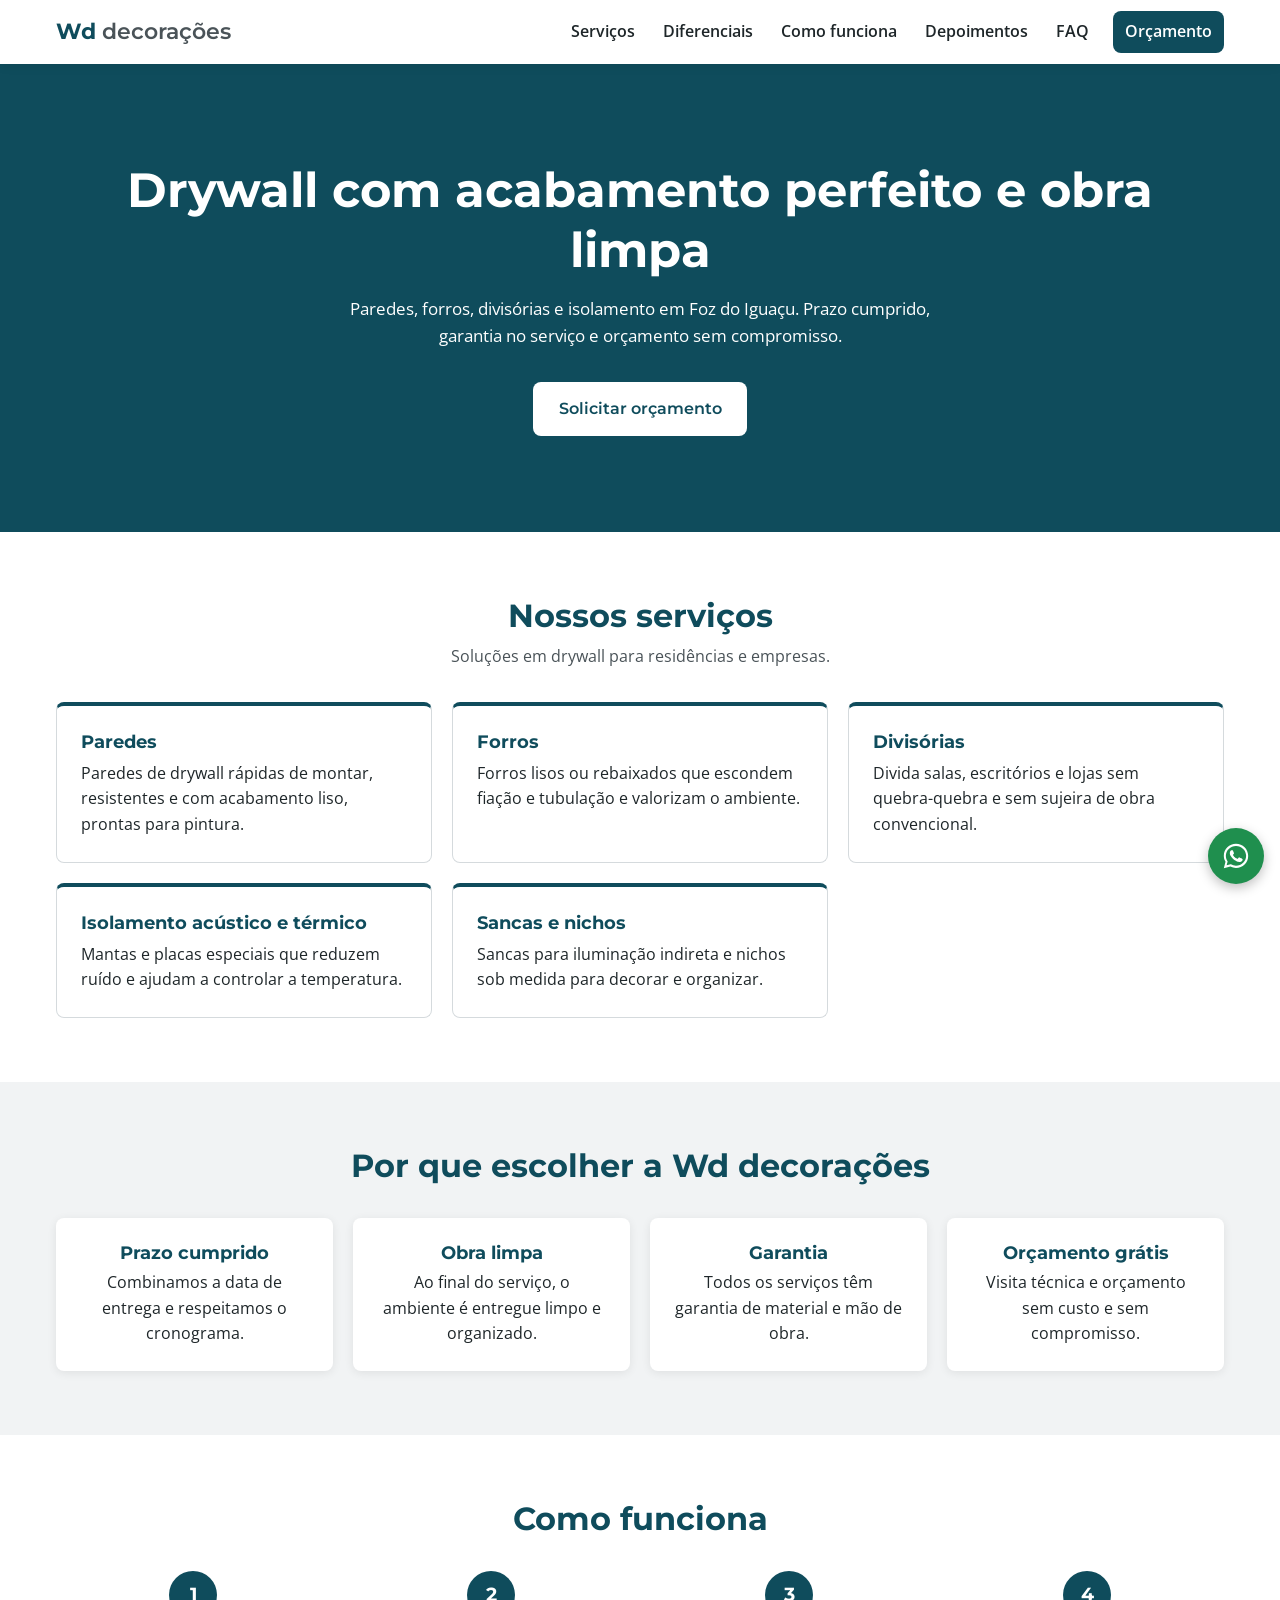
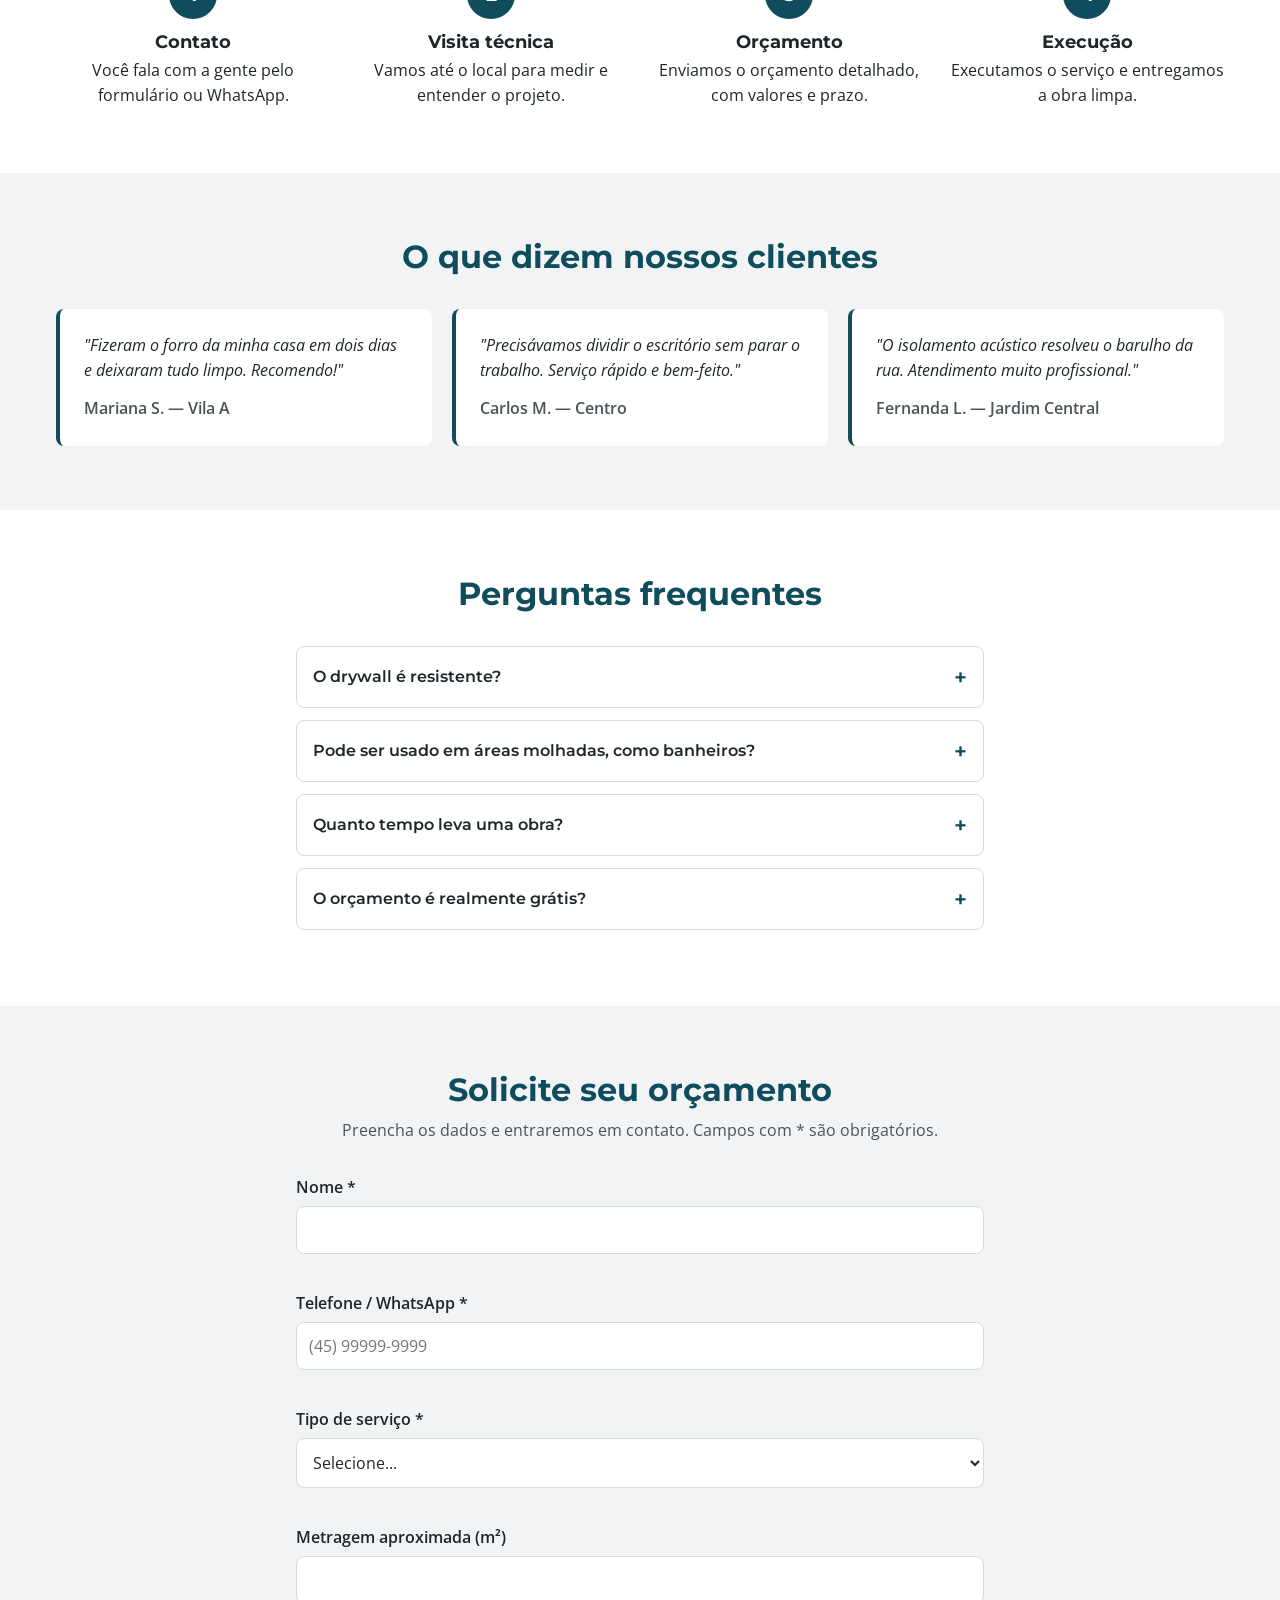
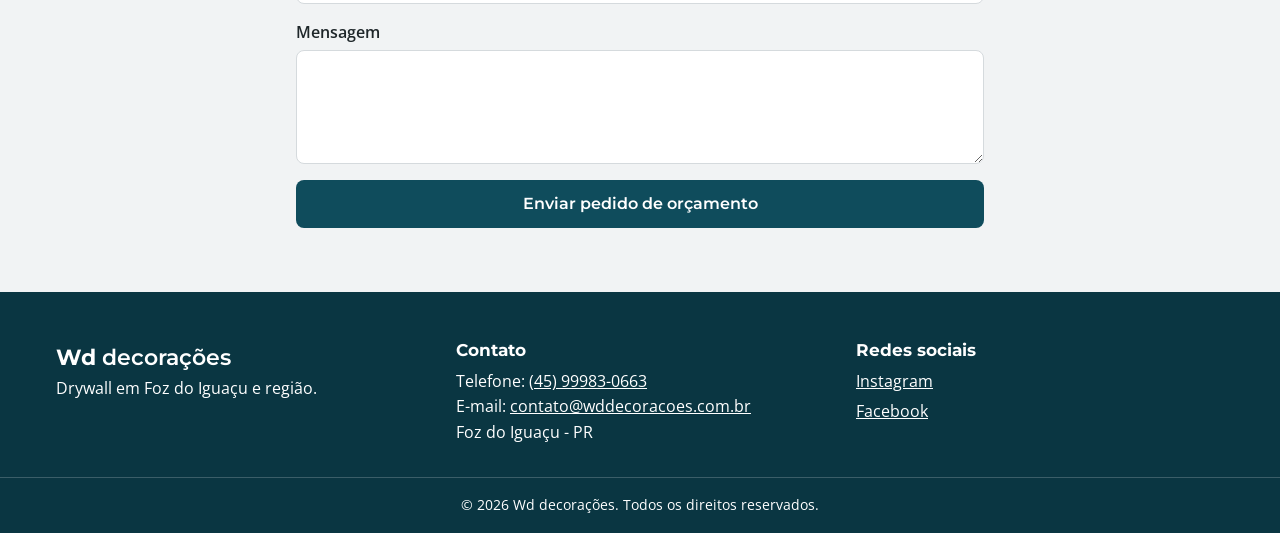
==== index.html @ 2e6c4354 "Mudando de Repositorio" ====
<!DOCTYPE html>
<html lang="pt-BR">
<head>
  <meta charset="UTF-8">
  <meta name="viewport" content="width=device-width, initial-scale=1.0">
  <meta name="description" content="Wd decorações: drywall, forros, divisórias e isolamento em Foz do Iguaçu. Orçamento grátis.">
  <title>Wd decorações | Drywall em Foz do Iguaçu</title>

  <link rel="preconnect" href="https://fonts.googleapis.com">
  <link rel="preconnect" href="https://fonts.gstatic.com" crossorigin>
  <link href="https://fonts.googleapis.com/css2?family=Montserrat:wght@600;700&family=Open+Sans:wght@400;600&display=swap" rel="stylesheet">

  <link rel="stylesheet" href="css/style.css">
</head>
<body>
  <header class="header">
    <div class="container header__conteudo">
      <a href="#inicio" class="logo">Wd <span>decorações</span></a>

      <button class="menu-botao" type="button" aria-label="Abrir menu" aria-expanded="false" aria-controls="menu">
        <span class="menu-botao__linha"></span>
        <span class="menu-botao__linha"></span>
        <span class="menu-botao__linha"></span>
      </button>

      <nav class="menu" id="menu" aria-label="Menu principal">
        <ul class="menu__lista">
          <li><a href="#servicos" class="menu__link">Serviços</a></li>
          <li><a href="#diferenciais" class="menu__link">Diferenciais</a></li>
          <li><a href="#como-funciona" class="menu__link">Como funciona</a></li>
          <li><a href="#depoimentos" class="menu__link">Depoimentos</a></li>
          <li><a href="#faq" class="menu__link">FAQ</a></li>
          <li><a href="#orcamento" class="menu__link menu__link--destaque">Orçamento</a></li>
        </ul>
      </nav>
    </div>
  </header>

  <main>
    <section class="hero" id="inicio">
      <div class="container hero__conteudo">
        <h1 class="hero__titulo">Drywall com acabamento perfeito e obra limpa</h1>
        <p class="hero__subtitulo">
          Paredes, forros, divisórias e isolamento em Foz do Iguaçu.
          Prazo cumprido, garantia no serviço e orçamento sem compromisso.
        </p>
        <a href="#orcamento" class="botao">Solicitar orçamento</a>
      </div>
    </section>

    <section class="secao" id="servicos">
      <div class="container">
        <h2 class="secao__titulo">Nossos serviços</h2>
        <p class="secao__subtitulo">Soluções em drywall para residências e empresas.</p>

        <div class="grade grade--3">
          <article class="card">
            <h3 class="card__titulo">Paredes</h3>
            <p>Paredes de drywall rápidas de montar, resistentes e com acabamento liso, prontas para pintura.</p>
          </article>
          <article class="card">
            <h3 class="card__titulo">Forros</h3>
            <p>Forros lisos ou rebaixados que escondem fiação e tubulação e valorizam o ambiente.</p>
          </article>
          <article class="card">
            <h3 class="card__titulo">Divisórias</h3>
            <p>Divida salas, escritórios e lojas sem quebra-quebra e sem sujeira de obra convencional.</p>
          </article>
          <article class="card">
            <h3 class="card__titulo">Isolamento acústico e térmico</h3>
            <p>Mantas e placas especiais que reduzem ruído e ajudam a controlar a temperatura.</p>
          </article>
          <article class="card">
            <h3 class="card__titulo">Sancas e nichos</h3>
            <p>Sancas para iluminação indireta e nichos sob medida para decorar e organizar.</p>
          </article>
        </div>
      </div>
    </section>

    <section class="secao secao--cinza" id="diferenciais">
      <div class="container">
        <h2 class="secao__titulo">Por que escolher a Wd decorações</h2>

        <div class="grade grade--4">
          <div class="diferencial">
            <h3 class="diferencial__titulo">Prazo cumprido</h3>
            <p>Combinamos a data de entrega e respeitamos o cronograma.</p>
          </div>
          <div class="diferencial">
            <h3 class="diferencial__titulo">Obra limpa</h3>
            <p>Ao final do serviço, o ambiente é entregue limpo e organizado.</p>
          </div>
          <div class="diferencial">
            <h3 class="diferencial__titulo">Garantia</h3>
            <p>Todos os serviços têm garantia de material e mão de obra.</p>
          </div>
          <div class="diferencial">
            <h3 class="diferencial__titulo">Orçamento grátis</h3>
            <p>Visita técnica e orçamento sem custo e sem compromisso.</p>
          </div>
        </div>
      </div>
    </section>

    <section class="secao" id="como-funciona">
      <div class="container">
        <h2 class="secao__titulo">Como funciona</h2>

        <ol class="etapas">
          <li class="etapa">
            <span class="etapa__numero" aria-hidden="true">1</span>
            <h3 class="etapa__titulo">Contato</h3>
            <p>Você fala com a gente pelo formulário ou WhatsApp.</p>
          </li>
          <li class="etapa">
            <span class="etapa__numero" aria-hidden="true">2</span>
            <h3 class="etapa__titulo">Visita técnica</h3>
            <p>Vamos até o local para medir e entender o projeto.</p>
          </li>
          <li class="etapa">
            <span class="etapa__numero" aria-hidden="true">3</span>
            <h3 class="etapa__titulo">Orçamento</h3>
            <p>Enviamos o orçamento detalhado, com valores e prazo.</p>
          </li>
          <li class="etapa">
            <span class="etapa__numero" aria-hidden="true">4</span>
            <h3 class="etapa__titulo">Execução</h3>
            <p>Executamos o serviço e entregamos a obra limpa.</p>
          </li>
        </ol>
      </div>
    </section>

    <section class="secao secao--cinza" id="depoimentos">
      <div class="container">
        <h2 class="secao__titulo">O que dizem nossos clientes</h2>

        <div class="grade grade--3">
          <figure class="depoimento">
            <blockquote>
              <p>"Fizeram o forro da minha casa em dois dias e deixaram tudo limpo. Recomendo!"</p>
            </blockquote>
            <figcaption class="depoimento__autor">Mariana S. — Vila A</figcaption>
          </figure>
          <figure class="depoimento">
            <blockquote>
              <p>"Precisávamos dividir o escritório sem parar o trabalho. Serviço rápido e bem-feito."</p>
            </blockquote>
            <figcaption class="depoimento__autor">Carlos M. — Centro</figcaption>
          </figure>
          <figure class="depoimento">
            <blockquote>
              <p>"O isolamento acústico resolveu o barulho da rua. Atendimento muito profissional."</p>
            </blockquote>
            <figcaption class="depoimento__autor">Fernanda L. — Jardim Central</figcaption>
          </figure>
        </div>
      </div>
    </section>

    <section class="secao" id="faq">
      <div class="container container--estreito">
        <h2 class="secao__titulo">Perguntas frequentes</h2>

        <div class="faq">
          <div class="faq__item">
            <h3>
              <button class="faq__pergunta" type="button" aria-expanded="false" aria-controls="faq-1">
                O drywall é resistente?
              </button>
            </h3>
            <div class="faq__resposta" id="faq-1" hidden>
              <p>Sim. Com a estrutura correta, suporta prateleiras, TVs e armários, usando buchas e reforços próprios.</p>
            </div>
          </div>
          <div class="faq__item">
            <h3>
              <button class="faq__pergunta" type="button" aria-expanded="false" aria-controls="faq-2">
                Pode ser usado em áreas molhadas, como banheiros?
              </button>
            </h3>
            <div class="faq__resposta" id="faq-2" hidden>
              <p>Sim. Usamos a placa resistente à umidade (verde), indicada para banheiros, cozinhas e áreas de serviço.</p>
            </div>
          </div>
          <div class="faq__item">
            <h3>
              <button class="faq__pergunta" type="button" aria-expanded="false" aria-controls="faq-3">
                Quanto tempo leva uma obra?
              </button>
            </h3>
            <div class="faq__resposta" id="faq-3" hidden>
              <p>Depende do tamanho, mas é bem mais rápido que alvenaria. Uma parede comum costuma ficar pronta em 1 a 2 dias.</p>
            </div>
          </div>
          <div class="faq__item">
            <h3>
              <button class="faq__pergunta" type="button" aria-expanded="false" aria-controls="faq-4">
                O orçamento é realmente grátis?
              </button>
            </h3>
            <div class="faq__resposta" id="faq-4" hidden>
              <p>Sim. A visita técnica e o orçamento não têm custo nem compromisso em Foz do Iguaçu.</p>
            </div>
          </div>
        </div>
      </div>
    </section>

    <section class="secao secao--cinza" id="orcamento">
      <div class="container container--estreito">
        <h2 class="secao__titulo">Solicite seu orçamento</h2>
        <p class="secao__subtitulo">Preencha os dados e entraremos em contato. Campos com * são obrigatórios.</p>

        <form class="formulario" id="form-orcamento" novalidate>
          <div class="campo">
            <label for="nome">Nome *</label>
            <input type="text" id="nome" name="nome" autocomplete="name" required>
            <span class="campo__erro" id="erro-nome" aria-live="polite"></span>
          </div>

          <div class="campo">
            <label for="telefone">Telefone / WhatsApp *</label>
            <input type="tel" id="telefone" name="telefone" autocomplete="tel" placeholder="(45) 99999-9999" maxlength="15" required>
            <span class="campo__erro" id="erro-telefone" aria-live="polite"></span>
          </div>

          <div class="campo">
            <label for="servico">Tipo de serviço *</label>
            <select id="servico" name="servico" required>
              <option value="">Selecione...</option>
              <option value="paredes">Paredes</option>
              <option value="forros">Forros</option>
              <option value="divisorias">Divisórias</option>
              <option value="isolamento">Isolamento acústico/térmico</option>
              <option value="sancas-nichos">Sancas e nichos</option>
            </select>
            <span class="campo__erro" id="erro-servico" aria-live="polite"></span>
          </div>

          <div class="campo">
            <label for="metragem">Metragem aproximada (m²)</label>
            <input type="number" id="metragem" name="metragem" min="1" step="1" inputmode="numeric">
          </div>

          <div class="campo">
            <label for="mensagem">Mensagem</label>
            <textarea id="mensagem" name="mensagem" rows="4"></textarea>
          </div>

          <button type="submit" class="botao botao--largo">Enviar pedido de orçamento</button>

          <p class="formulario__sucesso" id="mensagem-sucesso" role="status" hidden>
            Pronto! Abrimos o WhatsApp com seu pedido. É só tocar em enviar na conversa.
          </p>
        </form>
      </div>
    </section>
  </main>

  <footer class="rodape">
    <div class="container rodape__conteudo">
      <div>
        <p class="logo">Wd <span>decorações</span></p>
        <p>Drywall em Foz do Iguaçu e região.</p>
      </div>

      <address class="rodape__contato">
        <h2 class="rodape__titulo">Contato</h2>
        <p>Telefone: <a href="tel:+5545999830663">(45) 99983-0663</a></p>
        <p>E-mail: <a href="mailto:contato@wddecoracoes.com.br">contato@wddecoracoes.com.br</a></p>
        <p>Foz do Iguaçu - PR</p>
      </address>

      <div>
        <h2 class="rodape__titulo">Redes sociais</h2>
        <ul class="rodape__redes">
          <li><a href="https://instagram.com/" target="_blank" rel="noopener">Instagram</a></li>
          <li><a href="https://facebook.com/" target="_blank" rel="noopener">Facebook</a></li>
        </ul>
      </div>
    </div>

    <p class="rodape__direitos">
      &copy; 2026 Wd decorações. Todos os direitos reservados.
    </p>
  </footer>

  <a href="https://wa.me/5545999830663?text=Ol%C3%A1!%20Gostaria%20de%20um%20or%C3%A7amento%20de%20drywall."
     class="whatsapp" target="_blank" rel="noopener" aria-label="Conversar pelo WhatsApp">
    <svg viewBox="0 0 32 32" width="30" height="30" aria-hidden="true" focusable="false">
      <path fill="currentColor" d="M16 3C8.8 3 3 8.7 3 15.8c0 2.3.6 4.5 1.8 6.4L3 29l7-1.8c1.8 1 3.9 1.5 6 1.5 7.2 0 13-5.7 13-12.8S23.2 3 16 3zm0 23.4c-1.9 0-3.8-.5-5.4-1.5l-.4-.2-4.2 1.1 1.1-4-.3-.4c-1.1-1.7-1.6-3.6-1.6-5.6C5.2 9.9 10 5.2 16 5.2s10.8 4.7 10.8 10.6S22 26.4 16 26.4zm5.9-7.9c-.3-.2-1.9-.9-2.2-1-.3-.1-.5-.2-.7.2-.2.3-.8 1-1 1.2-.2.2-.4.2-.7.1-.3-.2-1.4-.5-2.6-1.6-1-.9-1.6-1.9-1.8-2.2-.2-.3 0-.5.1-.7l.5-.6c.2-.2.2-.3.3-.6.1-.2 0-.4 0-.6l-1-2.4c-.3-.6-.5-.5-.7-.5h-.6c-.2 0-.6.1-.9.4-.3.3-1.2 1.1-1.2 2.8s1.2 3.2 1.4 3.5c.2.2 2.4 3.6 5.8 5 .8.4 1.4.6 1.9.7.8.3 1.5.2 2.1.1.6-.1 1.9-.8 2.2-1.5.3-.7.3-1.4.2-1.5-.1-.2-.3-.3-.6-.4z"/>
    </svg>
  </a>

  <script src="js/script.js" defer></script>
</body>
</html>
---- css/style.css ----
:root {
  --cor-primaria: #0f4c5c;
  --cor-primaria-escura: #0a3642;
  --cor-cinza-claro: #f1f3f4;
  --cor-cinza-medio: #d5dadd;
  --cor-cinza-texto: #4a5358;
  --cor-texto: #1e2629;
  --cor-branco: #ffffff;
  --cor-erro: #b3261e;
  --cor-sucesso: #1e6b3a;
  --cor-whatsapp: #1f8f4e;

  --fonte-titulo: "Montserrat", Arial, sans-serif;
  --fonte-texto: "Open Sans", Arial, sans-serif;

  --altura-header: 64px;
  --raio: 8px;
  --sombra: 0 2px 10px rgba(0, 0, 0, 0.08);
}

*,
*::before,
*::after {
  box-sizing: border-box;
  margin: 0;
  padding: 0;
}

body {
  font-family: var(--fonte-texto);
  font-size: 1rem;
  line-height: 1.6;
  color: var(--cor-texto);
  background-color: var(--cor-branco);
}

img {
  max-width: 100%;
  height: auto;
  display: block;
}

ul,
ol {
  list-style: none;
}

a {
  color: var(--cor-primaria);
}

h1,
h2,
h3 {
  font-family: var(--fonte-titulo);
  line-height: 1.25;
}

:focus-visible {
  outline: 3px solid var(--cor-primaria);
  outline-offset: 2px;
}

.container {
  width: 100%;
  max-width: 1200px;
  margin: 0 auto;
  padding: 0 1rem;
}

.container--estreito {
  max-width: 720px;
}

.botao {
  display: inline-block;
  padding: 0.9rem 1.6rem;
  border: none;
  border-radius: var(--raio);
  background-color: var(--cor-primaria);
  color: var(--cor-branco);
  font-family: var(--fonte-titulo);
  font-weight: 600;
  font-size: 1rem;
  text-decoration: none;
  cursor: pointer;
  transition: background-color 0.2s;
}

.botao:hover {
  background-color: var(--cor-primaria-escura);
}

.botao--largo {
  width: 100%;
}

.header {
  position: fixed;
  top: 0;
  left: 0;
  width: 100%;
  height: var(--altura-header);
  background-color: var(--cor-branco);
  box-shadow: var(--sombra);
  z-index: 100;
}

.header__conteudo {
  height: 100%;
  display: flex;
  align-items: center;
  justify-content: space-between;
}

.logo {
  font-family: var(--fonte-titulo);
  font-weight: 700;
  font-size: 1.4rem;
  color: var(--cor-primaria);
  text-decoration: none;
}

.logo span {
  font-weight: 600;
  color: var(--cor-cinza-texto);
}

.menu-botao {
  display: flex;
  flex-direction: column;
  gap: 5px;
  padding: 10px;
  background: none;
  border: none;
  cursor: pointer;
}

.menu-botao__linha {
  width: 26px;
  height: 3px;
  background-color: var(--cor-primaria);
  border-radius: 2px;
  transition: transform 0.3s, opacity 0.3s;
}

.menu-botao[aria-expanded="true"] .menu-botao__linha:nth-child(1) {
  transform: translateY(8px) rotate(45deg);
}
.menu-botao[aria-expanded="true"] .menu-botao__linha:nth-child(2) {
  opacity: 0;
}
.menu-botao[aria-expanded="true"] .menu-botao__linha:nth-child(3) {
  transform: translateY(-8px) rotate(-45deg);
}

.menu {
  display: none;
  position: absolute;
  top: var(--altura-header);
  left: 0;
  width: 100%;
  background-color: var(--cor-branco);
  box-shadow: var(--sombra);
}

.menu.aberto {
  display: block;
}

.menu__link {
  display: block;
  padding: 0.9rem 1rem;
  color: var(--cor-texto);
  text-decoration: none;
  font-weight: 600;
  border-top: 1px solid var(--cor-cinza-claro);
}

.menu__link:hover {
  color: var(--cor-primaria);
}

.menu__link--destaque {
  color: var(--cor-primaria);
}

.hero {
  padding: calc(var(--altura-header) + 4rem) 0 4rem;
  background-color: var(--cor-primaria);
  color: var(--cor-branco);
  text-align: center;
}

.hero__titulo {
  font-size: 1.9rem;
  margin-bottom: 1rem;
}

.hero__subtitulo {
  font-size: 1.05rem;
  max-width: 600px;
  margin: 0 auto 2rem;
}

.hero .botao {
  background-color: var(--cor-branco);
  color: var(--cor-primaria);
}

.hero .botao:hover {
  background-color: var(--cor-cinza-claro);
}

.secao {
  padding: 4rem 0;
  scroll-margin-top: var(--altura-header);
}

.secao--cinza {
  background-color: var(--cor-cinza-claro);
}

.secao__titulo {
  font-size: 1.6rem;
  color: var(--cor-primaria);
  text-align: center;
  margin-bottom: 2rem;
}

.secao__subtitulo {
  text-align: center;
  color: var(--cor-cinza-texto);
  margin-top: -1.5rem;
  margin-bottom: 2rem;
}

.grade {
  display: grid;
  grid-template-columns: 1fr;
  gap: 1.25rem;
}

.card {
  padding: 1.5rem;
  background-color: var(--cor-branco);
  border: 1px solid var(--cor-cinza-medio);
  border-top: 4px solid var(--cor-primaria);
  border-radius: var(--raio);
}

.card__titulo {
  font-size: 1.15rem;
  color: var(--cor-primaria);
  margin-bottom: 0.5rem;
}

.diferencial {
  padding: 1.5rem;
  background-color: var(--cor-branco);
  border-radius: var(--raio);
  box-shadow: var(--sombra);
  text-align: center;
}

.diferencial__titulo {
  font-size: 1.1rem;
  color: var(--cor-primaria);
  margin-bottom: 0.4rem;
}

.etapas {
  display: grid;
  grid-template-columns: 1fr;
  gap: 1.5rem;
}

.etapa {
  text-align: center;
}

.etapa__numero {
  display: inline-flex;
  align-items: center;
  justify-content: center;
  width: 48px;
  height: 48px;
  margin-bottom: 0.75rem;
  border-radius: 50%;
  background-color: var(--cor-primaria);
  color: var(--cor-branco);
  font-family: var(--fonte-titulo);
  font-weight: 700;
  font-size: 1.2rem;
}

.etapa__titulo {
  font-size: 1.1rem;
  margin-bottom: 0.3rem;
}

.depoimento {
  padding: 1.5rem;
  background-color: var(--cor-branco);
  border-left: 4px solid var(--cor-primaria);
  border-radius: var(--raio);
}

.depoimento blockquote {
  font-style: italic;
  margin-bottom: 0.75rem;
}

.depoimento__autor {
  font-weight: 600;
  color: var(--cor-cinza-texto);
}

.faq__item {
  background-color: var(--cor-branco);
  border: 1px solid var(--cor-cinza-medio);
  border-radius: var(--raio);
  margin-bottom: 0.75rem;
}

.faq__pergunta {
  width: 100%;
  display: flex;
  justify-content: space-between;
  align-items: center;
  gap: 1rem;
  padding: 1rem;
  background: none;
  border: none;
  text-align: left;
  font-family: var(--fonte-titulo);
  font-size: 1rem;
  font-weight: 600;
  color: var(--cor-texto);
  cursor: pointer;
}

.faq__pergunta::after {
  content: "+";
  font-size: 1.4rem;
  color: var(--cor-primaria);
}

.faq__pergunta[aria-expanded="true"]::after {
  content: "−";
}

.faq__resposta {
  padding: 0 1rem 1rem;
  color: var(--cor-cinza-texto);
}

.formulario {
  display: flex;
  flex-direction: column;
  gap: 1rem;
}

.campo {
  display: flex;
  flex-direction: column;
  gap: 0.3rem;
}

.campo label {
  font-weight: 600;
}

.campo input,
.campo select,
.campo textarea {
  width: 100%;
  padding: 0.75rem;
  border: 1px solid var(--cor-cinza-medio);
  border-radius: var(--raio);
  font-family: inherit;
  font-size: 1rem;
  color: var(--cor-texto);
  background-color: var(--cor-branco);
}

.campo textarea {
  resize: vertical;
}

.campo--invalido input,
.campo--invalido select {
  border-color: var(--cor-erro);
}

.campo__erro {
  font-size: 0.875rem;
  color: var(--cor-erro);
  min-height: 1.2em;
}

.formulario__sucesso {
  padding: 1rem;
  border-radius: var(--raio);
  background-color: #e6f4ea;
  color: var(--cor-sucesso);
  font-weight: 600;
  text-align: center;
}

.rodape {
  background-color: var(--cor-primaria-escura);
  color: var(--cor-branco);
  padding-top: 3rem;
}

.rodape a {
  color: var(--cor-branco);
}

.rodape .logo,
.rodape .logo span {
  color: var(--cor-branco);
}

.rodape__conteudo {
  display: grid;
  grid-template-columns: 1fr;
  gap: 2rem;
}

.rodape__titulo {
  font-size: 1.05rem;
  margin-bottom: 0.5rem;
}

.rodape__contato {
  font-style: normal;
}

.rodape__redes li {
  margin-bottom: 0.3rem;
}

.rodape__direitos {
  margin-top: 2rem;
  padding: 1rem;
  border-top: 1px solid rgba(255, 255, 255, 0.2);
  text-align: center;
  font-size: 0.875rem;
}

.whatsapp {
  position: fixed;
  right: 1rem;
  bottom: 1rem;
  width: 56px;
  height: 56px;
  display: flex;
  align-items: center;
  justify-content: center;
  border-radius: 50%;
  background-color: var(--cor-whatsapp);
  color: var(--cor-branco);
  box-shadow: 0 4px 12px rgba(0, 0, 0, 0.25);
  z-index: 90;
  transition: transform 0.2s;
}

.whatsapp:hover {
  transform: scale(1.08);
}

@media (min-width: 768px) {
  .hero__titulo {
    font-size: 2.6rem;
  }

  .secao__titulo {
    font-size: 2rem;
  }

  .grade--3,
  .grade--4,
  .etapas {
    grid-template-columns: repeat(2, 1fr);
  }

  .rodape__conteudo {
    grid-template-columns: repeat(3, 1fr);
  }
}

@media (min-width: 1024px) {
  .menu-botao {
    display: none;
  }

  .menu {
    display: block;
    position: static;
    width: auto;
    box-shadow: none;
  }

  .menu__lista {
    display: flex;
    align-items: center;
    gap: 0.25rem;
  }

  .menu__link {
    padding: 0.5rem 0.75rem;
    border-top: none;
  }

  .menu__link--destaque {
    margin-left: 0.5rem;
    background-color: var(--cor-primaria);
    color: var(--cor-branco);
    border-radius: var(--raio);
  }

  .menu__link--destaque:hover {
    background-color: var(--cor-primaria-escura);
    color: var(--cor-branco);
  }

  .hero {
    padding: calc(var(--altura-header) + 6rem) 0 6rem;
  }

  .hero__titulo {
    font-size: 3rem;
  }

  .grade--3 {
    grid-template-columns: repeat(3, 1fr);
  }

  .grade--4,
  .etapas {
    grid-template-columns: repeat(4, 1fr);
  }
}
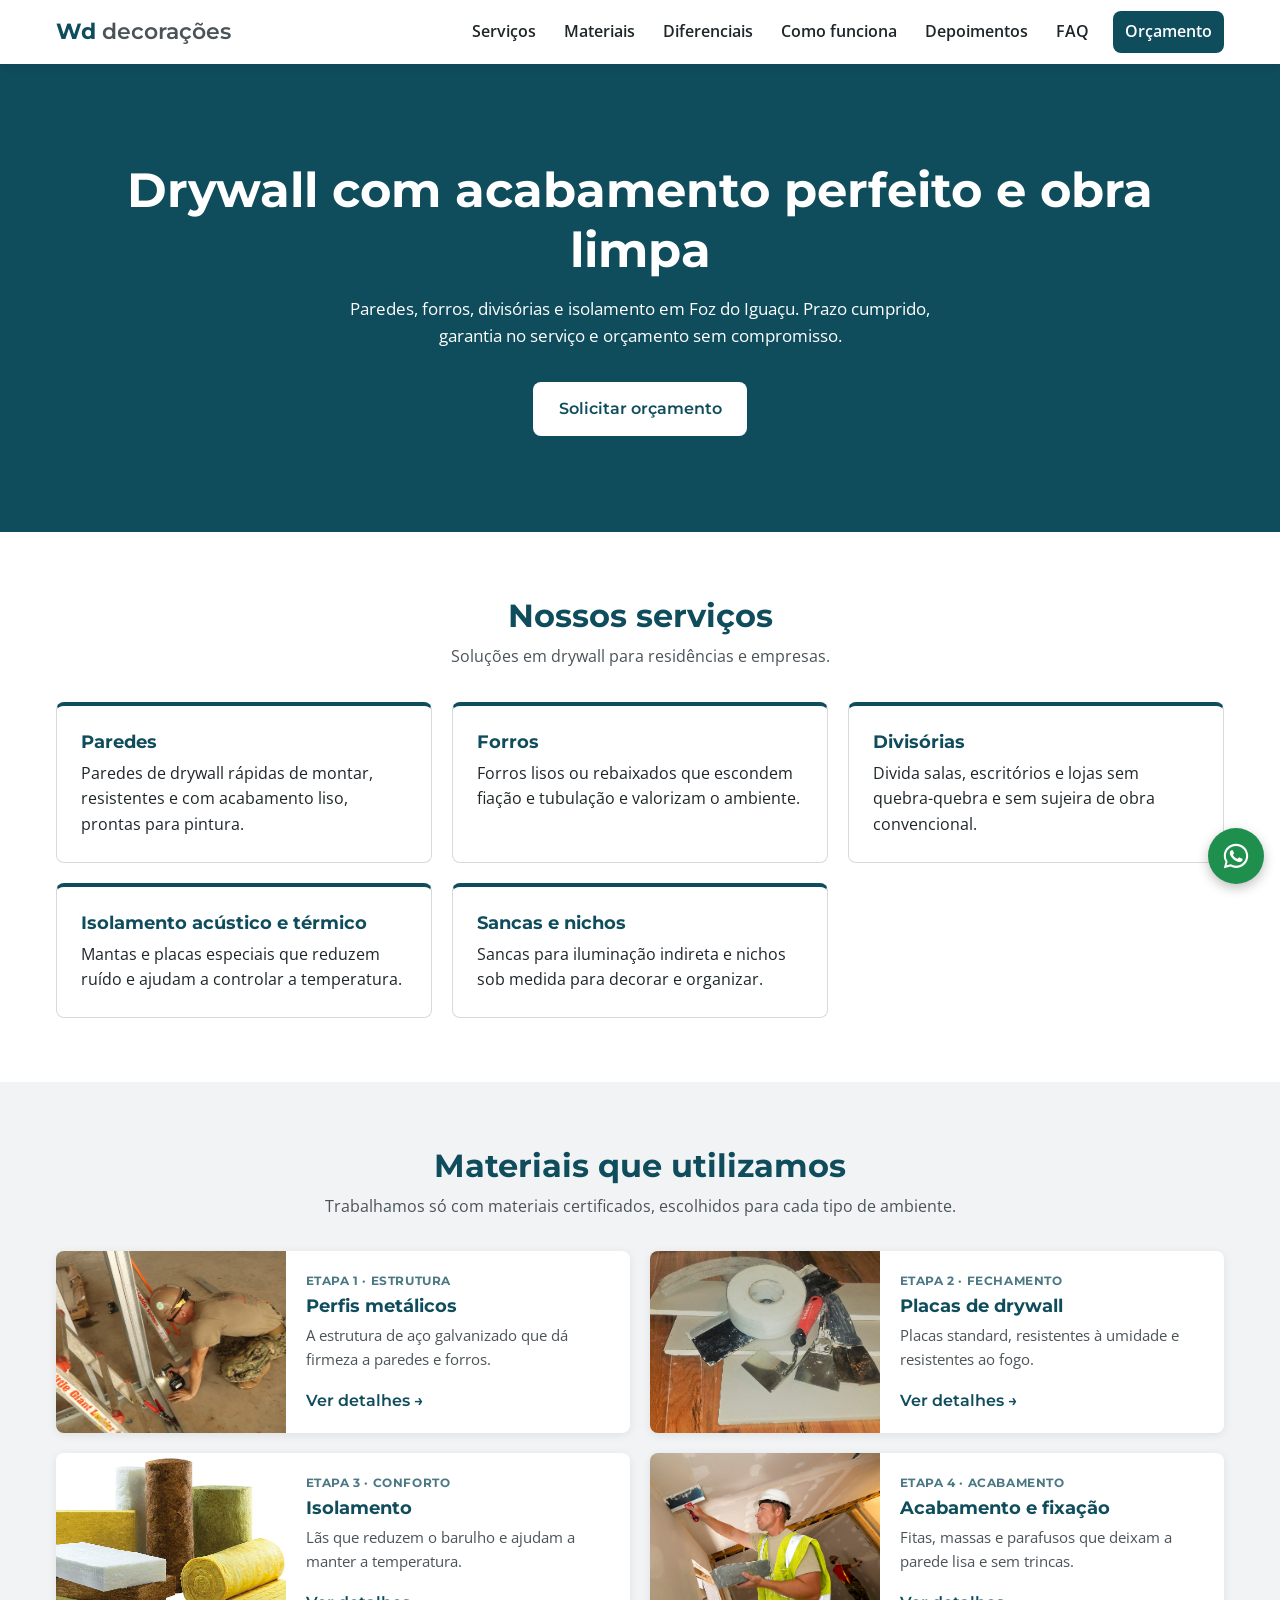
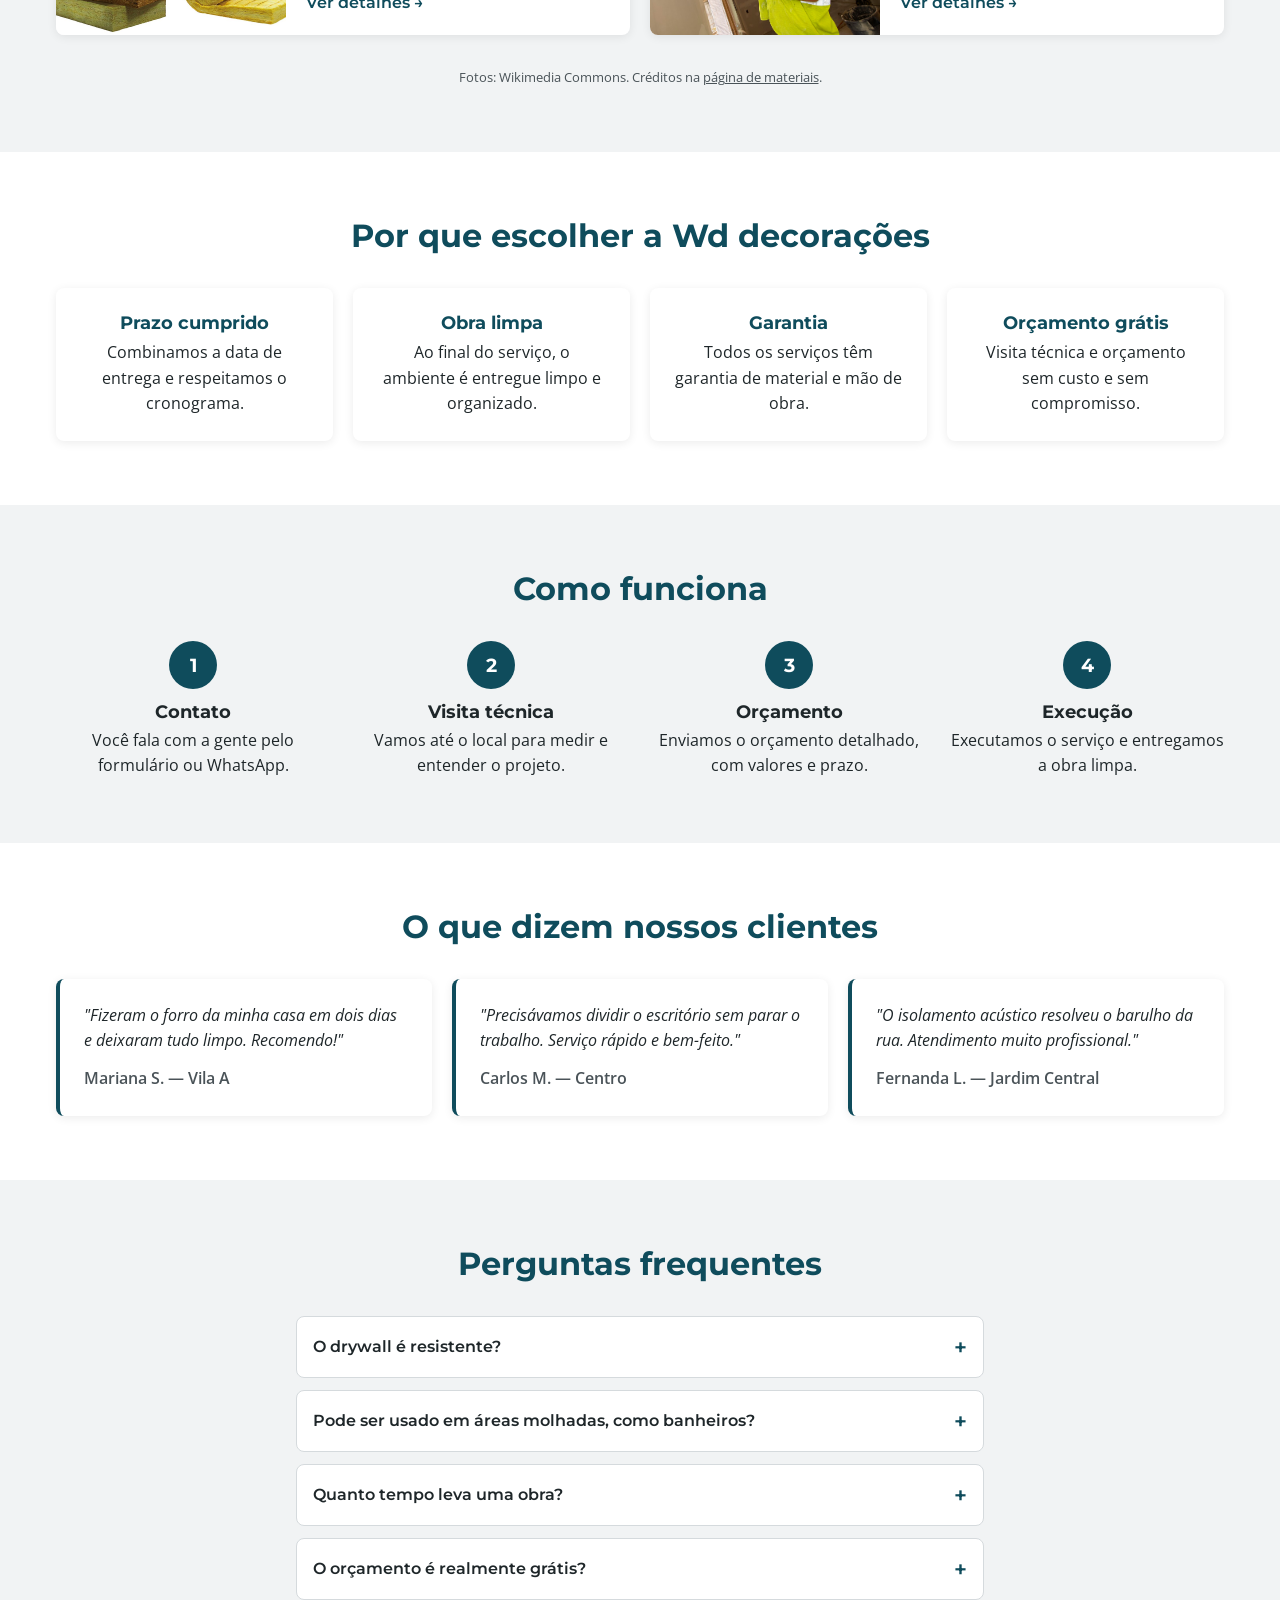
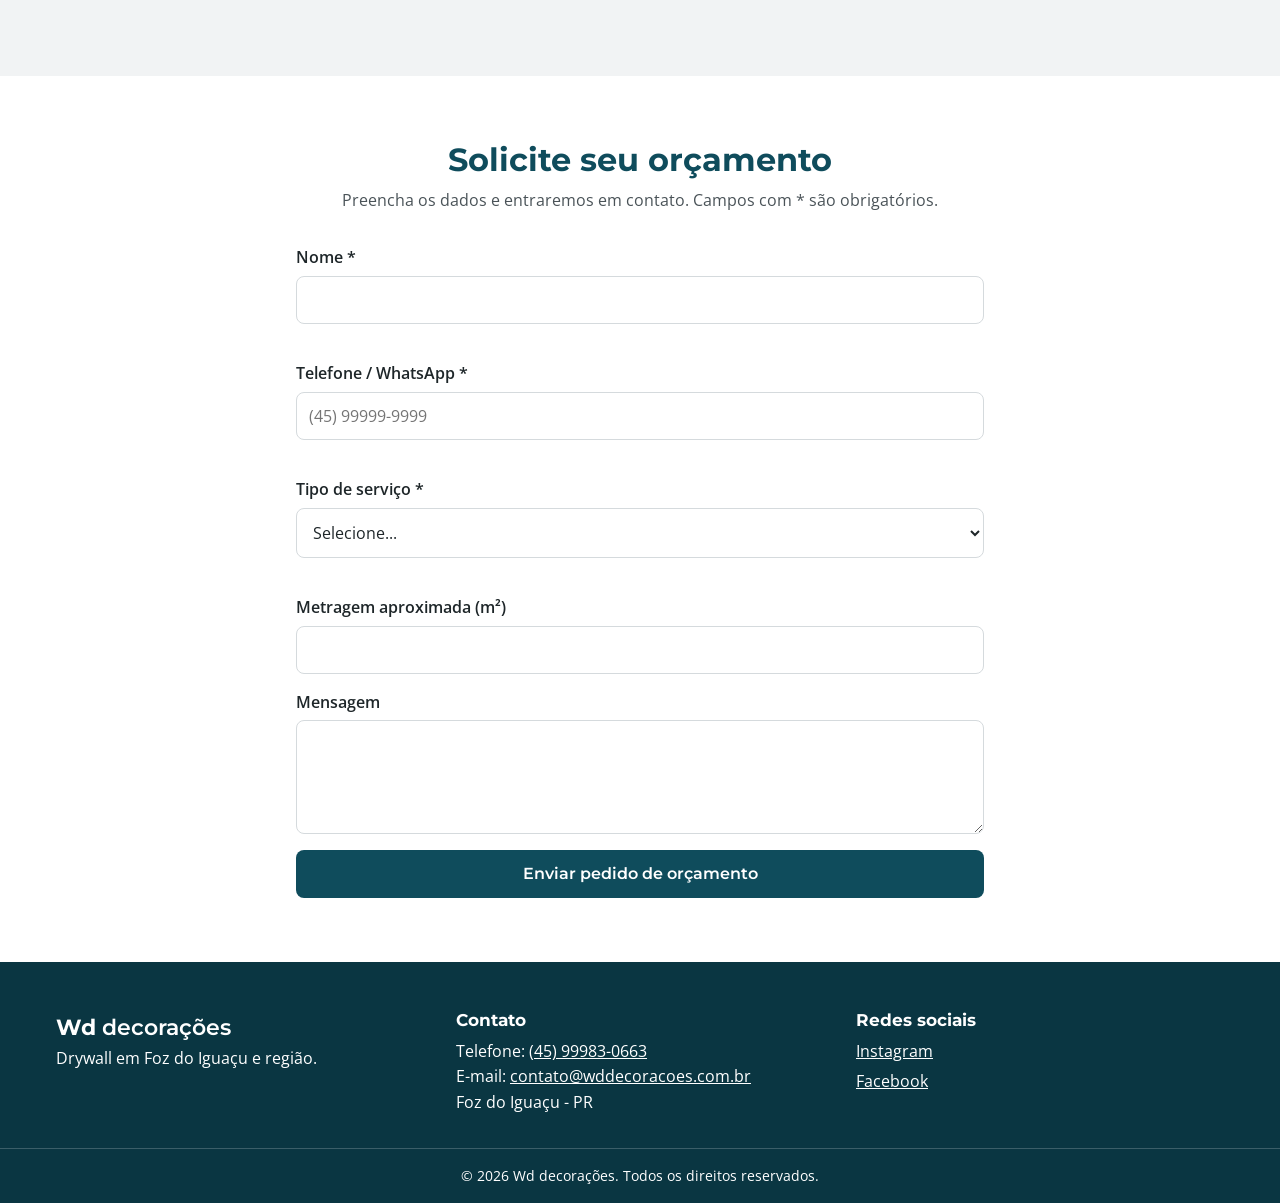
==== commit f8495dd7: "Adição de fotos" ====
--- a/index.html
+++ b/index.html
@@ -26,6 +26,7 @@
       <nav class="menu" id="menu" aria-label="Menu principal">
         <ul class="menu__lista">
           <li><a href="#servicos" class="menu__link">Serviços</a></li>
+          <li><a href="#materiais" class="menu__link">Materiais</a></li>
           <li><a href="#diferenciais" class="menu__link">Diferenciais</a></li>
           <li><a href="#como-funciona" class="menu__link">Como funciona</a></li>
           <li><a href="#depoimentos" class="menu__link">Depoimentos</a></li>
@@ -78,7 +79,55 @@
       </div>
     </section>
 
-    <section class="secao secao--cinza" id="diferenciais">
+    <section class="secao secao--cinza" id="materiais">
+      <div class="container">
+        <h2 class="secao__titulo">Materiais que utilizamos</h2>
+        <p class="secao__subtitulo">Trabalhamos só com materiais certificados, escolhidos para cada tipo de ambiente.</p>
+
+        <div class="grade grade--2">
+          <article class="material">
+            <img src="imagens/perfis.jpg" alt="Montagem da estrutura de perfis metálicos" class="material__imagem" width="1200" height="800" loading="lazy">
+            <div class="material__conteudo">
+              <span class="material__etapa">Etapa 1 · Estrutura</span>
+              <h3 class="material__titulo">Perfis metálicos</h3>
+              <p>A estrutura de aço galvanizado que dá firmeza a paredes e forros.</p>
+              <a href="materiais.html#perfis" class="material__link">Ver detalhes</a>
+            </div>
+          </article>
+          <article class="material">
+            <img src="imagens/placas.jpg" alt="Placas de drywall com fita e espátulas" class="material__imagem" width="1200" height="869" loading="lazy">
+            <div class="material__conteudo">
+              <span class="material__etapa">Etapa 2 · Fechamento</span>
+              <h3 class="material__titulo">Placas de drywall</h3>
+              <p>Placas standard, resistentes à umidade e resistentes ao fogo.</p>
+              <a href="materiais.html#placas" class="material__link">Ver detalhes</a>
+            </div>
+          </article>
+          <article class="material">
+            <img src="imagens/isolamento.jpg" alt="Rolos e painéis de lã mineral" class="material__imagem" width="1200" height="675" loading="lazy">
+            <div class="material__conteudo">
+              <span class="material__etapa">Etapa 3 · Conforto</span>
+              <h3 class="material__titulo">Isolamento</h3>
+              <p>Lãs que reduzem o barulho e ajudam a manter a temperatura.</p>
+              <a href="materiais.html#isolamento" class="material__link">Ver detalhes</a>
+            </div>
+          </article>
+          <article class="material">
+            <img src="imagens/acabamento.jpg" alt="Profissional aplicando massa no forro de drywall" class="material__imagem" width="1200" height="857" loading="lazy">
+            <div class="material__conteudo">
+              <span class="material__etapa">Etapa 4 · Acabamento</span>
+              <h3 class="material__titulo">Acabamento e fixação</h3>
+              <p>Fitas, massas e parafusos que deixam a parede lisa e sem trincas.</p>
+              <a href="materiais.html#acabamento" class="material__link">Ver detalhes</a>
+            </div>
+          </article>
+        </div>
+
+        <p class="creditos">Fotos: Wikimedia Commons. Créditos na <a href="materiais.html">página de materiais</a>.</p>
+      </div>
+    </section>
+
+    <section class="secao" id="diferenciais">
       <div class="container">
         <h2 class="secao__titulo">Por que escolher a Wd decorações</h2>
 
@@ -103,7 +152,7 @@
       </div>
     </section>
 
-    <section class="secao" id="como-funciona">
+    <section class="secao secao--cinza" id="como-funciona">
       <div class="container">
         <h2 class="secao__titulo">Como funciona</h2>
 
@@ -132,7 +181,7 @@
       </div>
     </section>
 
-    <section class="secao secao--cinza" id="depoimentos">
+    <section class="secao" id="depoimentos">
       <div class="container">
         <h2 class="secao__titulo">O que dizem nossos clientes</h2>
 
@@ -159,7 +208,7 @@
       </div>
     </section>
 
-    <section class="secao" id="faq">
+    <section class="secao secao--cinza" id="faq">
       <div class="container container--estreito">
         <h2 class="secao__titulo">Perguntas frequentes</h2>
 
@@ -208,7 +257,7 @@
       </div>
     </section>
 
-    <section class="secao secao--cinza" id="orcamento">
+    <section class="secao" id="orcamento">
       <div class="container container--estreito">
         <h2 class="secao__titulo">Solicite seu orçamento</h2>
         <p class="secao__subtitulo">Preencha os dados e entraremos em contato. Campos com * são obrigatórios.</p>
--- a/css/style.css
+++ b/css/style.css
@@ -181,7 +181,8 @@
   color: var(--cor-primaria);
 }
 
-.menu__link--destaque {
+.menu__link--destaque,
+.menu__link--atual {
   color: var(--cor-primaria);
 }
 
@@ -299,11 +300,270 @@
   margin-bottom: 0.3rem;
 }
 
+.material {
+  display: grid;
+  grid-template-columns: 1fr;
+  background-color: var(--cor-branco);
+  border-radius: var(--raio);
+  box-shadow: var(--sombra);
+  overflow: hidden;
+  transition: transform 0.2s, box-shadow 0.2s;
+}
+
+.material:hover {
+  transform: translateY(-4px);
+  box-shadow: 0 8px 20px rgba(0, 0, 0, 0.12);
+}
+
+.material__imagem {
+  width: 100%;
+  height: 100%;
+  aspect-ratio: 16 / 10;
+  object-fit: cover;
+}
+
+.material__conteudo {
+  display: flex;
+  flex-direction: column;
+  padding: 1.25rem;
+}
+
+.material__etapa,
+.bloco__etapa {
+  font-family: var(--fonte-titulo);
+  font-size: 0.75rem;
+  font-weight: 700;
+  letter-spacing: 0.05em;
+  text-transform: uppercase;
+  color: var(--cor-primaria);
+  opacity: 0.75;
+}
+
+.material__titulo {
+  font-size: 1.15rem;
+  color: var(--cor-primaria);
+  margin: 0.2rem 0 0.4rem;
+}
+
+.material__conteudo p {
+  font-size: 0.95rem;
+  color: var(--cor-cinza-texto);
+}
+
+.material__link {
+  margin-top: auto;
+  padding-top: 1rem;
+  font-family: var(--fonte-titulo);
+  font-weight: 600;
+  text-decoration: none;
+}
+
+.material__link::after {
+  content: " →";
+}
+
+.material__link:hover {
+  text-decoration: underline;
+}
+
+.etiqueta {
+  display: inline-block;
+  padding: 0.1rem 0.5rem;
+  border-radius: 999px;
+  background-color: var(--cor-cinza-claro);
+  color: var(--cor-cinza-texto);
+  font-family: var(--fonte-texto);
+  font-size: 0.75rem;
+  font-weight: 600;
+  vertical-align: middle;
+}
+
+.etiqueta--verde {
+  background-color: #dcefe2;
+  color: #1e6b3a;
+}
+
+.etiqueta--rosa {
+  background-color: #f6dfe9;
+  color: #8a2550;
+}
+
+.hero--pagina {
+  padding: calc(var(--altura-header) + 3rem) 0 3rem;
+}
+
+.atalhos {
+  display: flex;
+  flex-wrap: wrap;
+  justify-content: center;
+  gap: 0.5rem;
+  margin-bottom: 3rem;
+}
+
+.atalhos a {
+  padding: 0.5rem 1rem;
+  border: 1px solid var(--cor-primaria);
+  border-radius: 999px;
+  font-weight: 600;
+  font-size: 0.9rem;
+  text-decoration: none;
+  transition: background-color 0.2s, color 0.2s;
+}
+
+.atalhos a:hover {
+  background-color: var(--cor-primaria);
+  color: var(--cor-branco);
+}
+
+.atalhos a span {
+  display: inline-flex;
+  align-items: center;
+  justify-content: center;
+  width: 1.4rem;
+  height: 1.4rem;
+  margin-right: 0.3rem;
+  border-radius: 50%;
+  background-color: var(--cor-primaria);
+  color: var(--cor-branco);
+  font-size: 0.75rem;
+}
+
+.atalhos a:hover span {
+  background-color: var(--cor-branco);
+  color: var(--cor-primaria);
+}
+
+.bloco {
+  display: grid;
+  grid-template-columns: 1fr;
+  gap: 1.5rem;
+  margin-bottom: 4rem;
+  scroll-margin-top: calc(var(--altura-header) + 1rem);
+}
+
+.bloco__imagem,
+.placas-visual {
+  width: 100%;
+  aspect-ratio: 4 / 3;
+  border-radius: var(--raio);
+  box-shadow: var(--sombra);
+}
+
+.bloco__imagem {
+  object-fit: cover;
+}
+
+.bloco__titulo {
+  font-size: 1.6rem;
+  color: var(--cor-primaria);
+  margin: 0.2rem 0 0.5rem;
+}
+
+.bloco__descricao {
+  color: var(--cor-cinza-texto);
+  margin-bottom: 1rem;
+}
+
+.itens__item {
+  padding: 0.9rem 0;
+  border-top: 1px solid var(--cor-cinza-medio);
+}
+
+.itens dt {
+  font-family: var(--fonte-titulo);
+  font-weight: 600;
+}
+
+.itens dd {
+  font-size: 0.95rem;
+  color: var(--cor-cinza-texto);
+}
+
+.placas-visual {
+  display: flex;
+  align-items: center;
+  justify-content: center;
+  gap: 6%;
+  background: linear-gradient(135deg, var(--cor-cinza-claro), var(--cor-cinza-medio));
+}
+
+.placa {
+  position: relative;
+  width: 22%;
+  aspect-ratio: 1 / 1.7;
+  border-radius: 4px;
+  box-shadow: 8px 8px 0 rgba(0, 0, 0, 0.08), inset 0 0 0 1px rgba(0, 0, 0, 0.08);
+}
+
+.placa span {
+  position: absolute;
+  bottom: 0.6rem;
+  left: 0;
+  right: 0;
+  text-align: center;
+  font-family: var(--fonte-titulo);
+  font-weight: 700;
+  color: rgba(0, 0, 0, 0.55);
+}
+
+.placa--branca {
+  background-color: #f7f5f0;
+  transform: rotate(-6deg);
+}
+
+.placa--verde {
+  background-color: #9fd4b0;
+  transform: translateY(-8%);
+}
+
+.placa--rosa {
+  background-color: #eab6cb;
+  transform: rotate(6deg);
+}
+
+.creditos {
+  margin-top: 2rem;
+  font-size: 0.8rem;
+  color: var(--cor-cinza-texto);
+  text-align: center;
+}
+
+.creditos a {
+  color: inherit;
+}
+
+.chamada {
+  padding: 2.5rem 1.5rem;
+  border-radius: var(--raio);
+  background-color: var(--cor-primaria);
+  color: var(--cor-branco);
+  text-align: center;
+}
+
+.chamada__titulo {
+  font-size: 1.4rem;
+  margin-bottom: 0.5rem;
+}
+
+.chamada p {
+  margin-bottom: 1.5rem;
+}
+
+.chamada .botao {
+  background-color: var(--cor-branco);
+  color: var(--cor-primaria);
+}
+
+.chamada .botao:hover {
+  background-color: var(--cor-cinza-claro);
+}
+
 .depoimento {
   padding: 1.5rem;
   background-color: var(--cor-branco);
   border-left: 4px solid var(--cor-primaria);
   border-radius: var(--raio);
+  box-shadow: var(--sombra);
 }
 
 .depoimento blockquote {
@@ -471,6 +731,16 @@
   transform: scale(1.08);
 }
 
+@media (min-width: 480px) {
+  .material {
+    grid-template-columns: 40% 1fr;
+  }
+
+  .material__imagem {
+    aspect-ratio: auto;
+  }
+}
+
 @media (min-width: 768px) {
   .hero__titulo {
     font-size: 2.6rem;
@@ -530,6 +800,10 @@
     padding: calc(var(--altura-header) + 6rem) 0 6rem;
   }
 
+  .hero--pagina {
+    padding: calc(var(--altura-header) + 4rem) 0 4rem;
+  }
+
   .hero__titulo {
     font-size: 3rem;
   }
@@ -542,4 +816,19 @@
   .etapas {
     grid-template-columns: repeat(4, 1fr);
   }
-}
+
+  .grade--2 {
+    grid-template-columns: repeat(2, 1fr);
+  }
+
+  .bloco {
+    grid-template-columns: 1fr 1fr;
+    gap: 3rem;
+    align-items: center;
+    margin-bottom: 5rem;
+  }
+
+  .bloco--invertido > :first-child {
+    order: 2;
+  }
+}
